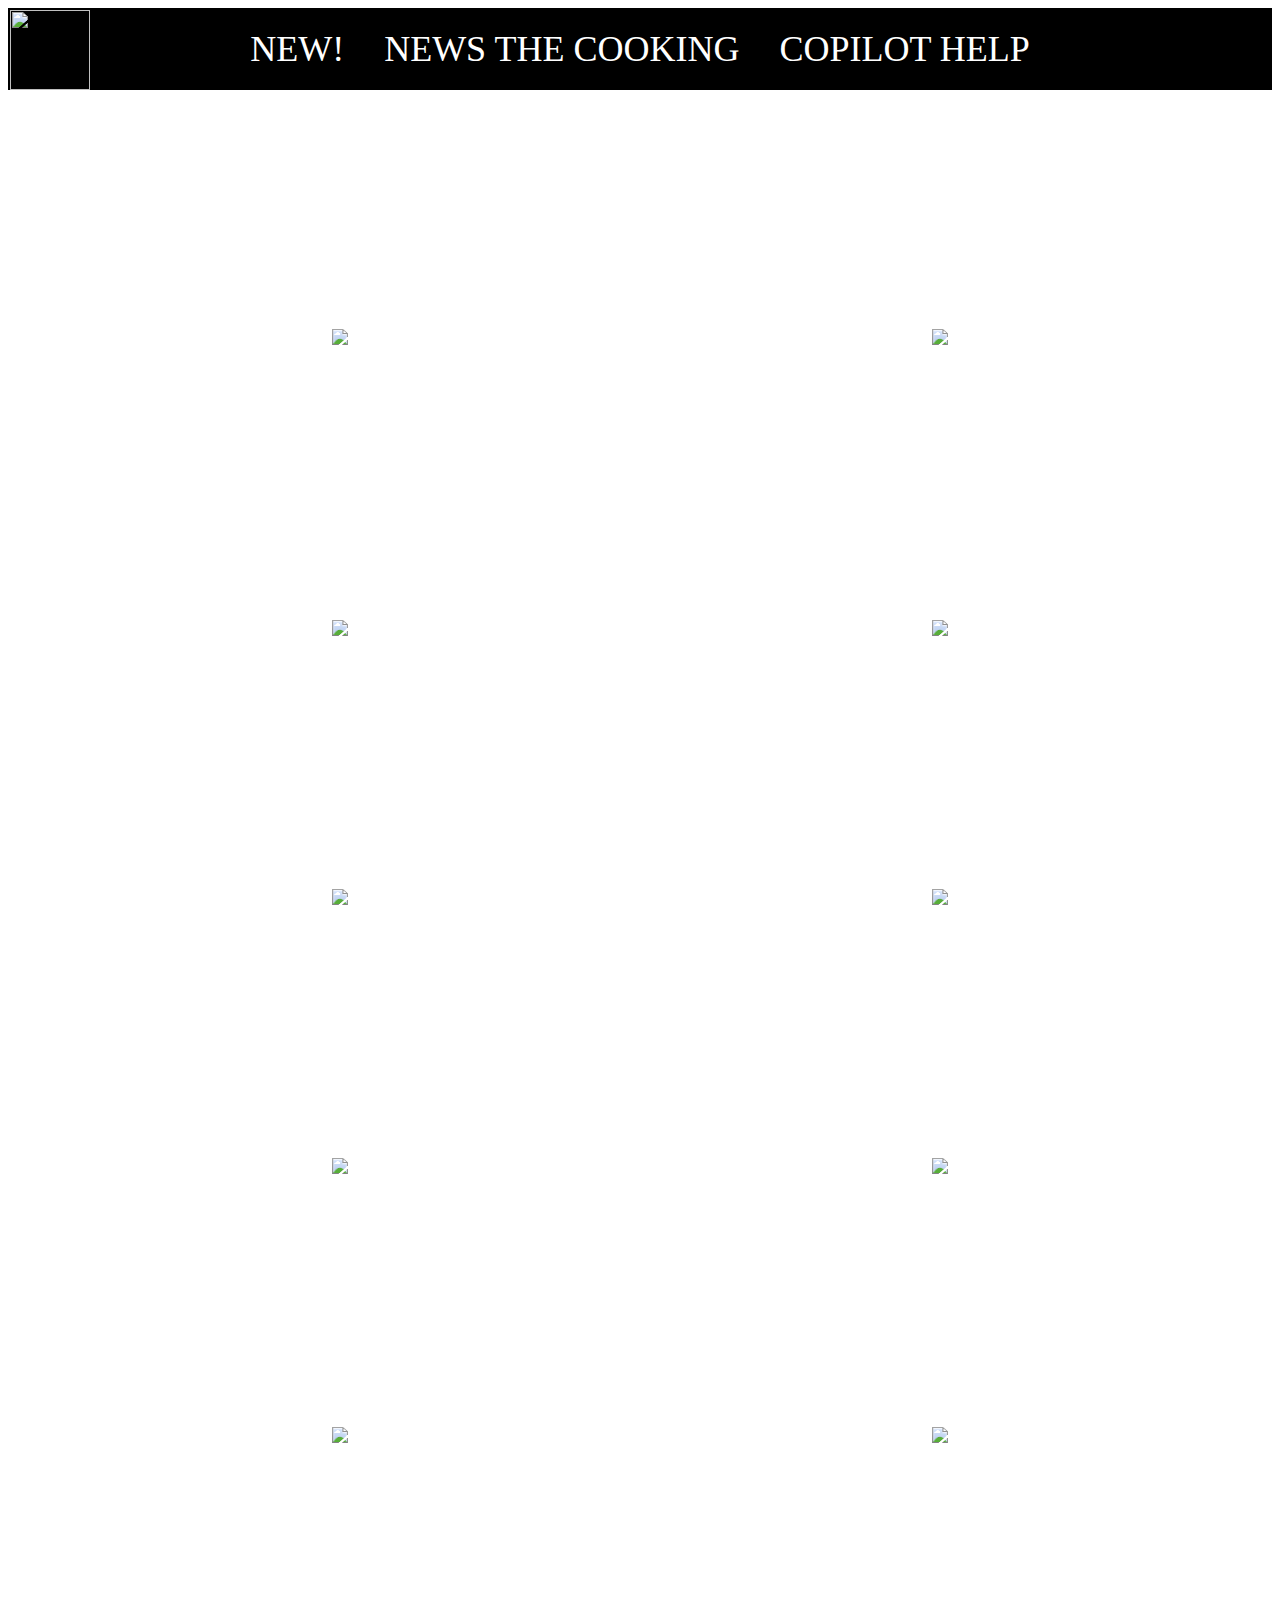
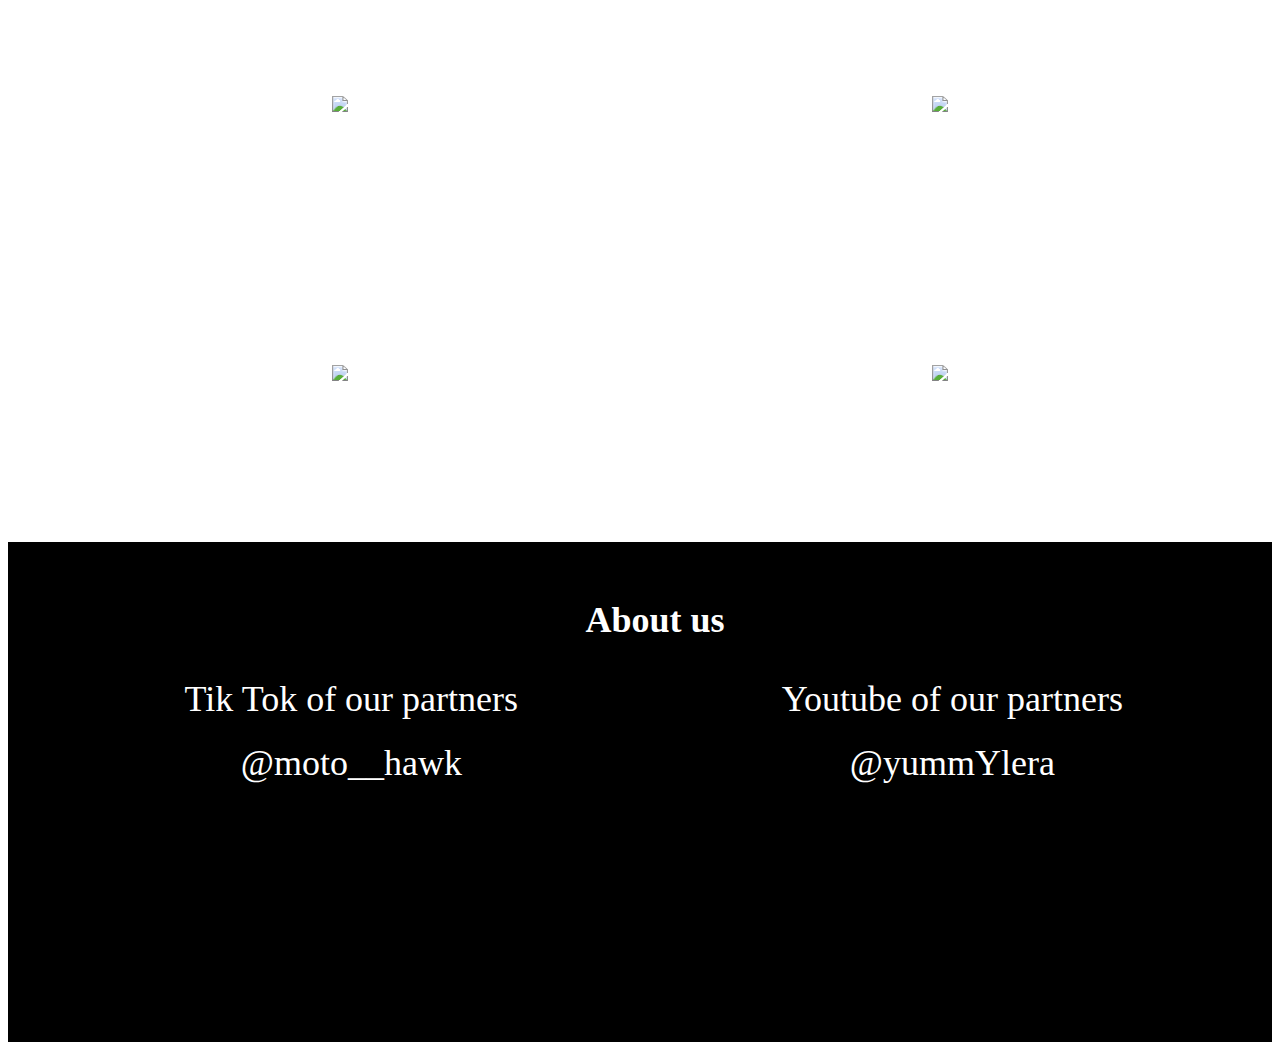
==== cocktails.html @ befc29a4 "Add files via upload" ====
<!DOCTYPE html>
<html lang="en">
<head>
    <meta charset="UTF-8">
    <meta name="viewport" content="width=device-width, initial-scale=1.0">
    <title>Cookerpro</title>
    <link rel="stylesheet" href="style.css">
    <script src="https://cdn.jsdelivr.net/npm/animejs@3.2.1/lib/anime.min.js"></script>
</head>
<body class="back_cocktail">
    <header>
        <nav>
            <img class="logo" src="images/icon.png">
            <a href="">NEW!</a>
            <a href="">NEWS THE COOKING</a>
            <a href="">COPILOT HELP</a>
        </nav>
        <div class = "menu">
            <a href="main.html">MAIN</a>
            <a href="cocktails.html">COCKTAILS</a>
            <a href="dishes.html">DISHES</a>

        </div>
    </header>
    <main>
        <h1>COCKTAILS</h1>
        <section>
            <article>
                <a href="https://www.bbcgoodfood.com/recipes/negroni-mocktail">
                <h1>Non-alcohol negroni</h1>
                <img src="https://images.immediate.co.uk/production/volatile/sites/30/2020/08/negroni-mocktail-a39f80c.jpg?quality=90&webp=true&resize=375,341">
                <p>Make an alcohol-free version of the classic negroni cocktail, with grape juice and a syrup made from grapefruit, coriander and cardamon pods</p>
            </a>
            </article>
            <article>
                <a href="https://www.bbcgoodfood.com/recipes/fruity-mocktail">
                <h1>Non-alcohol fruity</h1>
                <img src="https://images.immediate.co.uk/production/volatile/sites/30/2020/08/fruity-mocktail-78007fe.jpg?quality=90&webp=true&resize=375,341">
                <p>Make this fruit-flavoured mocktail with grenadine and orange juice to serve as a non-alcoholic drink option at a family party. It's more fun with grape and blueberry stirrers that double as a snack</p>
            </a>
            </article>
            <article>
                <a href="https://www.bbcgoodfood.com/recipes/shirley-temple">
                <h1>Shirley temple</h1>
                <img src="https://images.immediate.co.uk/production/volatile/sites/30/2023/01/Shirley-temple-1e55cf0.jpg?quality=90&webp=true&resize=375,341">
                <p>Combine lime juice, ginger ale and grenadine to make this sweet, refreshing non-alcoholic drink. Finish off the mocktail with a maraschino cherry to garnish</p>
            </a>
            </article>
            <article>
                <a href="https://www.bbcgoodfood.com/recipes/tequila-sunrise-mocktail">
                <h1>Tequila sunrise mocktail</h1>
                <img src="https://images.immediate.co.uk/production/volatile/sites/30/2023/01/Tequila-sunrise-mocktail-32205aa.jpg?quality=90&webp=true&resize=375,341">
                <p>Combine coriander, vinegar and vanilla to provide the complex flavours of tequila in this vibrant, classic mocktail</p>
            </a>
            </article>
            <article>
                <a href="https://www.bbcgoodfood.com/recipes/whiskey-sour-mocktail">
                <h1>Whiskey sour mocktail</h1>
                <img src="https://images.immediate.co.uk/production/volatile/sites/30/2021/12/Whisky-sour-mocktail-6408df1.jpg?quality=90&webp=true&resize=375,341">
                <p>Try this non-alcoholic take on a whiskey sour, made with Assam leaf tea for a bourbon-like flavour note. It’s just as impressive as the real thing</p>
            </a>
            </article>
            <article>
                <a href="https://www.bbcgoodfood.com/recipes/mojito-mocktail">
                <h1>Mojito mocktail</h1>
                <img src="https://images.immediate.co.uk/production/volatile/sites/30/2011/07/mojito-mocktail-5adaff2.jpg?quality=90&webp=true&resize=375,341">
                <p>Try a refreshing, non-alcoholic mojito cocktail recipe that skips the usual rum to create a booze-free blend for parties</p>
            </a>
            </article>
            <article>
                <a href="https://www.bbcgoodfood.com/recipes/pomegranate-mojito-mocktail">
                <h1>Pomegranate mojito mocktail</h1>
                <img src="https://images.immediate.co.uk/production/volatile/sites/30/2020/08/pomegranate-eb5788c.jpg?quality=90&webp=true&resize=375,341">
                <p>Non-alcoholic cocktails can still be packed with plenty of cheer. This spin on the mint-and-lime classic contains delicious pomegranate seeds and juice</p>
            </a>
            </article>
            <article>
                <a href="https://www.bbcgoodfood.com/recipes/limoncello-mojito">
                <h1>Limoncello mojito</h1>
                <img src="https://images.immediate.co.uk/production/volatile/sites/30/2023/03/Limoncello-mojito-787046e.jpg?quality=90&webp=true&resize=375,341">
                <p>Refresh a classic mojito with a splash of zesty limoncello. Serve this refreshing drink in tall glasses and garnish with the remaining mint leaves to serve</p>
            </a>
            </article>
            <article>
                <a href="https://www.bbcgoodfood.com/recipes/mojito">
                <h1>classic moJIto</h1>
                <img src="https://images.immediate.co.uk/production/volatile/sites/30/2020/08/mojito-cocktails-150961e.jpg?quality=90&webp=true&resize=375,341">
                <p>Mix this classic cocktail for a party using fresh mint, white rum, sugar, zesty lime and cooling soda water. Play with the quantities to suit your taste.</p>
            </a>
            </article>
            <article>
                <a href="https://www.bbcgoodfood.com/recipes/mango-pineapple-mojito">
                <h1>Mango & pineapple mojito</h1>
                <img src="https://images.immediate.co.uk/production/volatile/sites/30/2020/08/mango-and-pineapple-mojito-15b1c1a.jpg?quality=90&webp=true&resize=375,341">
                <p>Give your favourite classic cocktail a tropical twist with our mango and pineapple mojito. This vibrant, fruity drink is perfect for summer party season</p>
            </a>
            </article>
            <article>
                <a href="https://www.bbcgoodfood.com/recipes/frozen-watermelon-margarita">
                <h1>Frozen watermelon margarita</h1>
                <img src="https://images.immediate.co.uk/production/volatile/sites/30/2021/06/Frozen-watermelon-margarita-e2b94ab.jpg?quality=90&webp=true&resize=375,341">
                <p>Remember to put the watermelon in the freezer the night before to make these frozen margaritas. They're ideal for a summer garden party</p>
            </a>
            </article>
            <article>
                <a href="https://www.bbcgoodfood.com/recipes/sex-beach-cocktail">
                <h1>Sex on the beach cocktail</h1>
                <img src="https://images.immediate.co.uk/production/volatile/sites/30/2020/08/sex_on_the_beach-621ae6e.jpg?quality=90&webp=true&resize=375,341">
                <p>Combine vodka with peach schnapps and cranberry juice to make a classic sex on the beach cocktail. Garnish with cocktail cherries and orange slices</p>
            </a>
            </article>
            <article>
                <a href="https://www.bbcgoodfood.com/recipes/hurricane-cocktail">
                <h1>Hurricane cocktail</h1>
                <img src="https://images.immediate.co.uk/production/volatile/sites/30/2020/08/hurricane-62b2c43.jpg?quality=90&webp=true&resize=375,341">
                <p>Our tropical, rum-based hurricane cocktail is easy to make and sure to get your party started. Garnish with orange and cocktail cherries for a kitsch touch</p>
            </a>
            </article>
            <article>
                <a href="https://www.bbcgoodfood.com/recipes/zombie-cocktail">
                <h1>Zombie cocktail</h1>
                <img src="https://images.immediate.co.uk/production/volatile/sites/30/2020/08/zombie-a2ad1e2.jpg?quality=90&webp=true&resize=375,341">
                <p>Blend white and dark rum with lime juice, pineapple juice and a splash of grenadine to make this ghoulish Halloween cocktail. Garnish with cherries and mint</p>
            </a>
            </article>
        </section>
        <img src="">
        <img src="">
    </main>
    <footer>
        <table>
            <tr>
                <td colspan="2"><h1 class="footer_h1">About us</h1></td>
            </tr>
            <tr>
                <td><a class = "footer_a" href="tik">Tik Tok of our partners</a></td>
                <td><a class = "footer_a" href="https://www.youtube.com/@yummylera">Youtube of our partners</a></td>
            </tr>
            <tr>
                <td><a class = "footer_a" href="https://www.tiktok.com/@moto__hawk?_t=8pbVrYTBgxS">@moto__hawk</a></td>
                <td><a class = "footer_a" href="https://www.instagram.com/yummy.lera/">@yummYlera</a></td>
            </tr>
        </table>
    </footer>
    <script src="script.js"></script>
</body>
</html>
---- style.css ----
@import url("/fonts/stylesheet.css");

body{
    background-color: #7E7E7E;
}
.back_cocktail{
    background: url("images/background.jpg") no-repeat;
    background-position: 50% 50%;
    background-size: cover;
    background-attachment: fixed;
}
nav {
    display: flex;
    justify-content: center;
    background-color: #000;
}
nav a{
    color: white;
    margin: 20px;
    font-size: 36px;
    text-decoration: none;
}
nav a:hover{
    transition-property: transform;
    transform: scale(1.1);
    transition-duration: .5s;
}
.logo{
    position: absolute;
    left: 10px;
    top: 10px;
    width: 80px;
    height: 80px;
    
}
.logo:hover{
    animation: logo 0.5s linear infinite;
}


.menu{
    width: 100%;
    background: rgba(217, 217, 217, 1);
    z-index: 100000;
}
.menu a{
    font-size: 64px;
    color: black;
    padding-left: 50px; 
    text-decoration: None;
    display: block;
}
.menu a:hover {
    background: #7E7E7E;
 background: linear-gradient(0deg, rgb(117, 117, 117) 0%, rgb(210, 212, 213) 100%);
 }
footer{
    width: 100%;
    height: 500px;
    background-color: black;
}
.footer_a, .footer_h1{
    padding-left: 30px;
    color: white;
    font-size: 36px;
    text-decoration: none;
}

table{
    text-align: center;
    width: 100%;
    padding: 30px;
}
td{
    height: 60px;
}
.footer_logo{
    width: 30px;
    height: 30px;
}

section{
    display: flex;
    justify-content: space-evenly;
    width: 1200px;
    flex-wrap: wrap;
    margin:0 auto;
    justify-content: space-around;
}
article{
    background:url("images/background.jpg") no-repeat;
    padding: 10px;
    width:500px;
    margin:20px;
    text-align: center;
    border-radius: 10px;
    
}

article h1{
    font-family: 'Koulen';
    font-style: normal;
    font-weight: 400;
    font-size: 32px;
    color: #FFFFFF;
    text-align:center;
}
h1{
    font-family: 'Koulen';
    font-style: normal;
    font-weight: 600;
    font-size: 52px;
    color: #FFFFFF;
    text-align:center;

}
/* Make an alcohol-free version of the classic negroni cocktail, with grape juice and a syrup made from grapefruit, coriander and cardamon pods */
article p{
    font-family: 'Koulen';
    font-style: normal;
    font-size: 20px;
    color: #FFFFFF;
}
article a{
    text-decoration: none;
}
.cook{
    background-color:#8D8787 ;
    padding: 50px;
    width:500px;
    margin:50px;
    text-align: center;
    font-family: 'Koulen';
    font-style: normal;
    font-weight: 400;
    font-size: 150px;
    color: #A2A2A2;
}
.cook img{
    width: 470px;
}
.img_wrap {
    margin-top: 30px;
    margin-bottom: 30px;
    width: 100%;
    height: 500px;

  }
  .main_foto{
 
    width: 100%;

}
.special{
    /* cooking */

position: absolute;
width: 500px;
height: 418px;
left: 80%;
font-family: 'Koulen';
font-style: normal;

font-size: 300px;
line-height: 813px;
display: flex;
align-items: center;
text-align: center;

color: #A2A2A2;


}

@keyframes logo {
    0% {
        transform: none;
    }
    25%{
        transform: rotate(-15deg);
    }
    50%{
        transform: rotate(0deg);
    }
    75%{
        transform: rotate(15deg);
    }
}
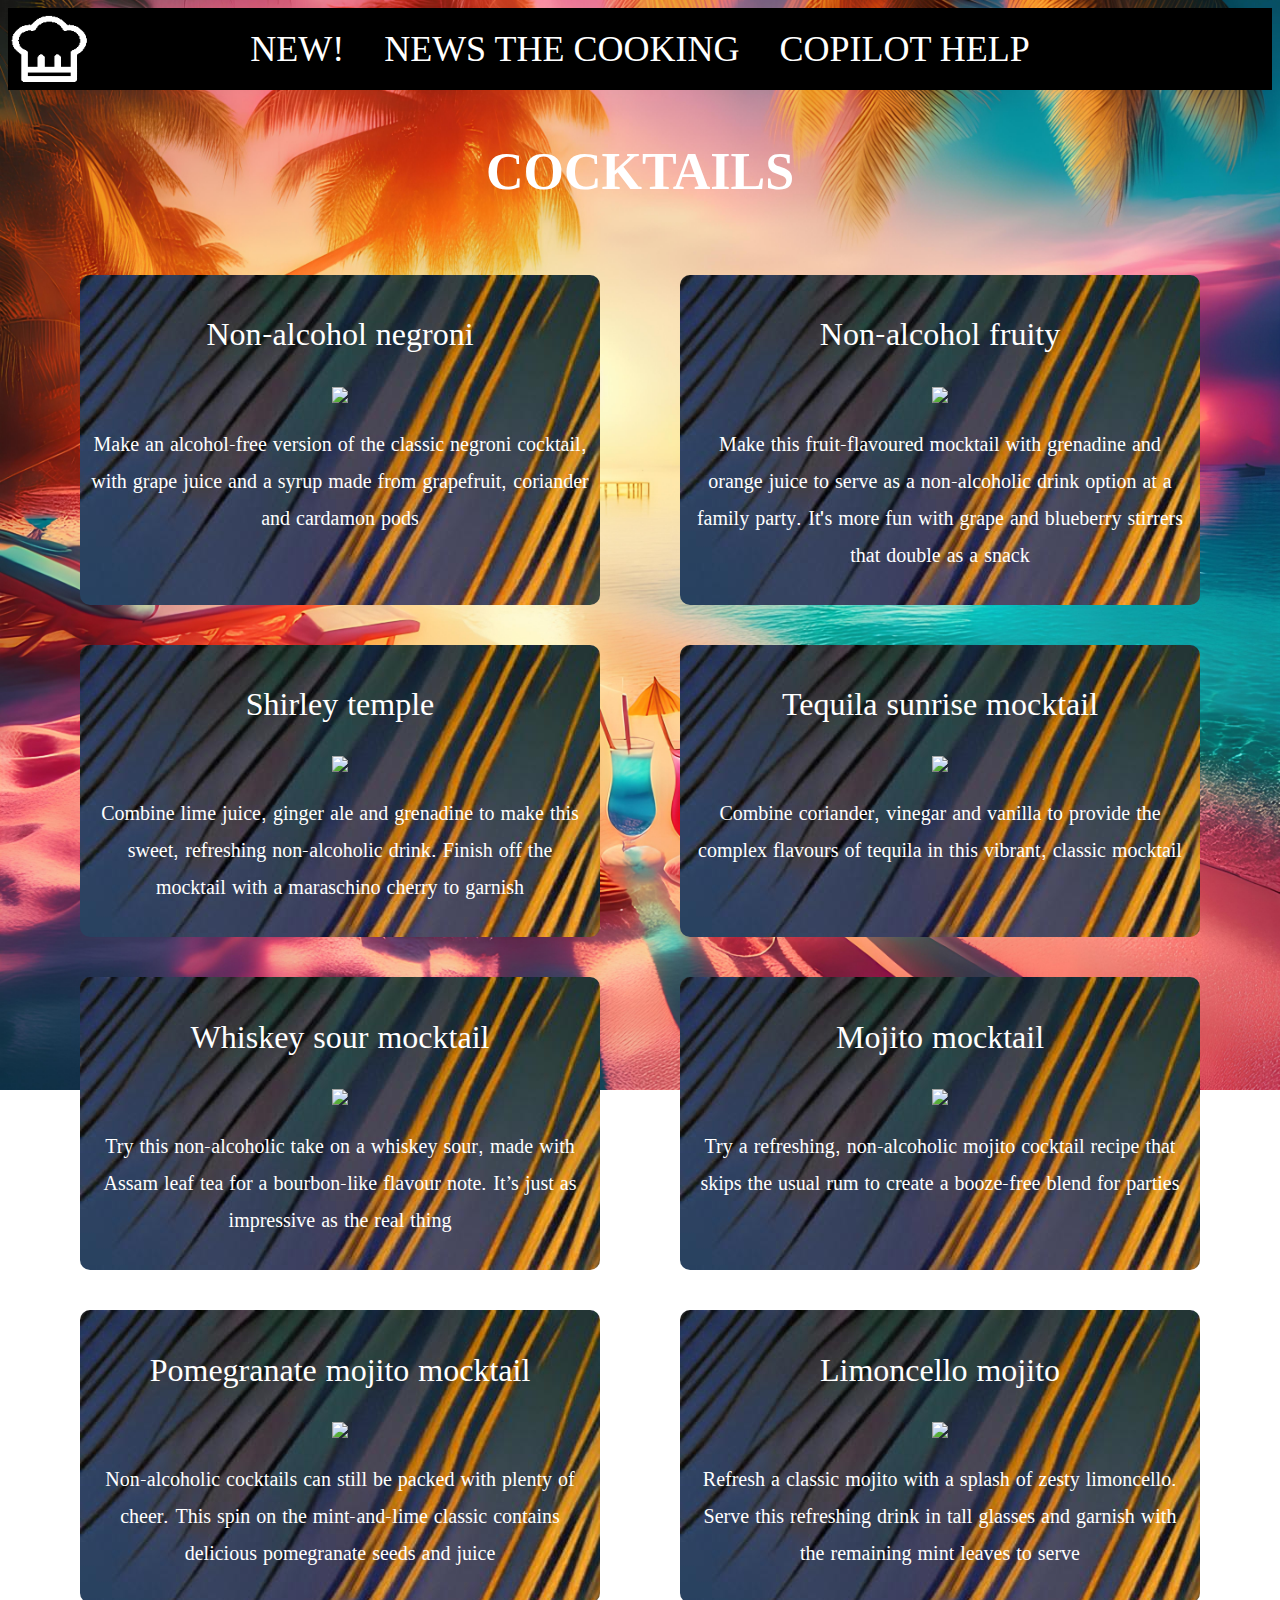
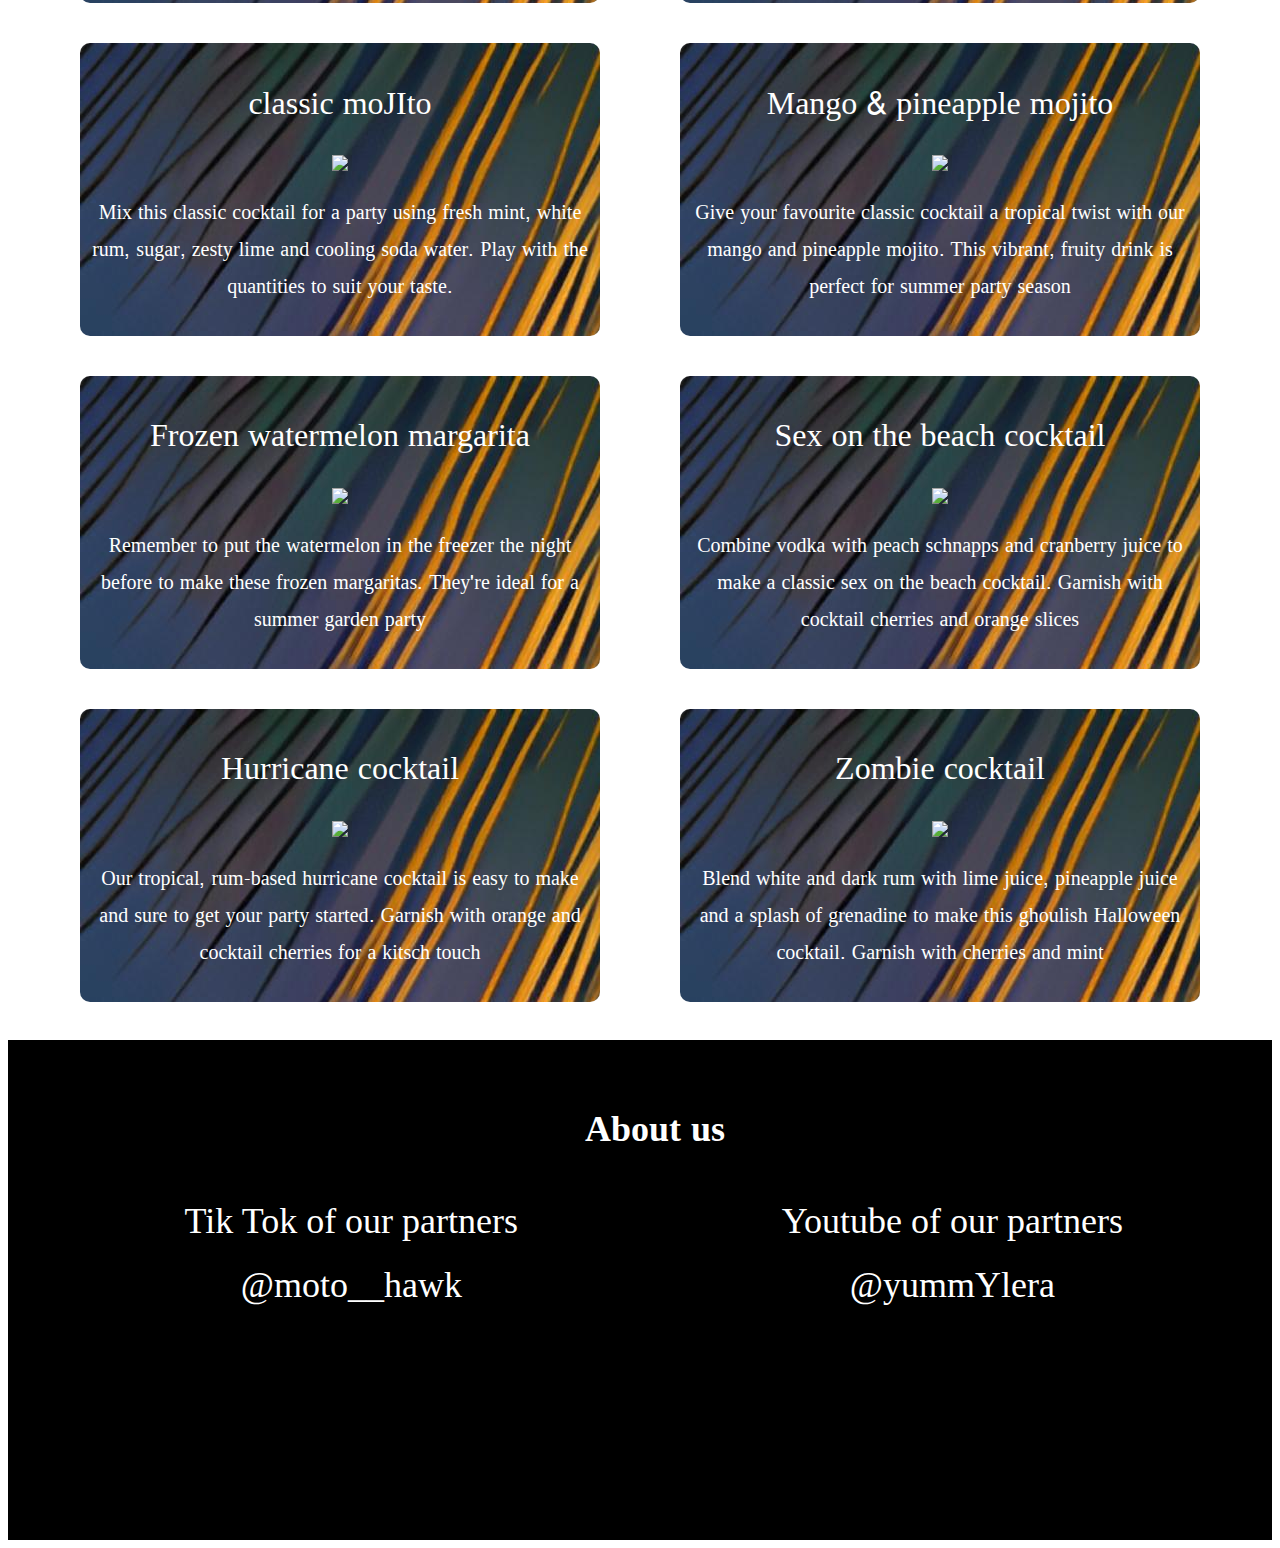
==== commit fbe0f2a6: "Update cocktails.html" ====
--- a/cocktails.html
+++ b/cocktails.html
@@ -16,7 +16,7 @@
             <a href="">COPILOT HELP</a>
         </nav>
         <div class = "menu">
-            <a href="main.html">MAIN</a>
+            <a href="index.html">MAIN</a>
             <a href="cocktails.html">COCKTAILS</a>
             <a href="dishes.html">DISHES</a>
 
@@ -144,4 +144,4 @@
     </footer>
     <script src="script.js"></script>
 </body>
-</html>+</html>
